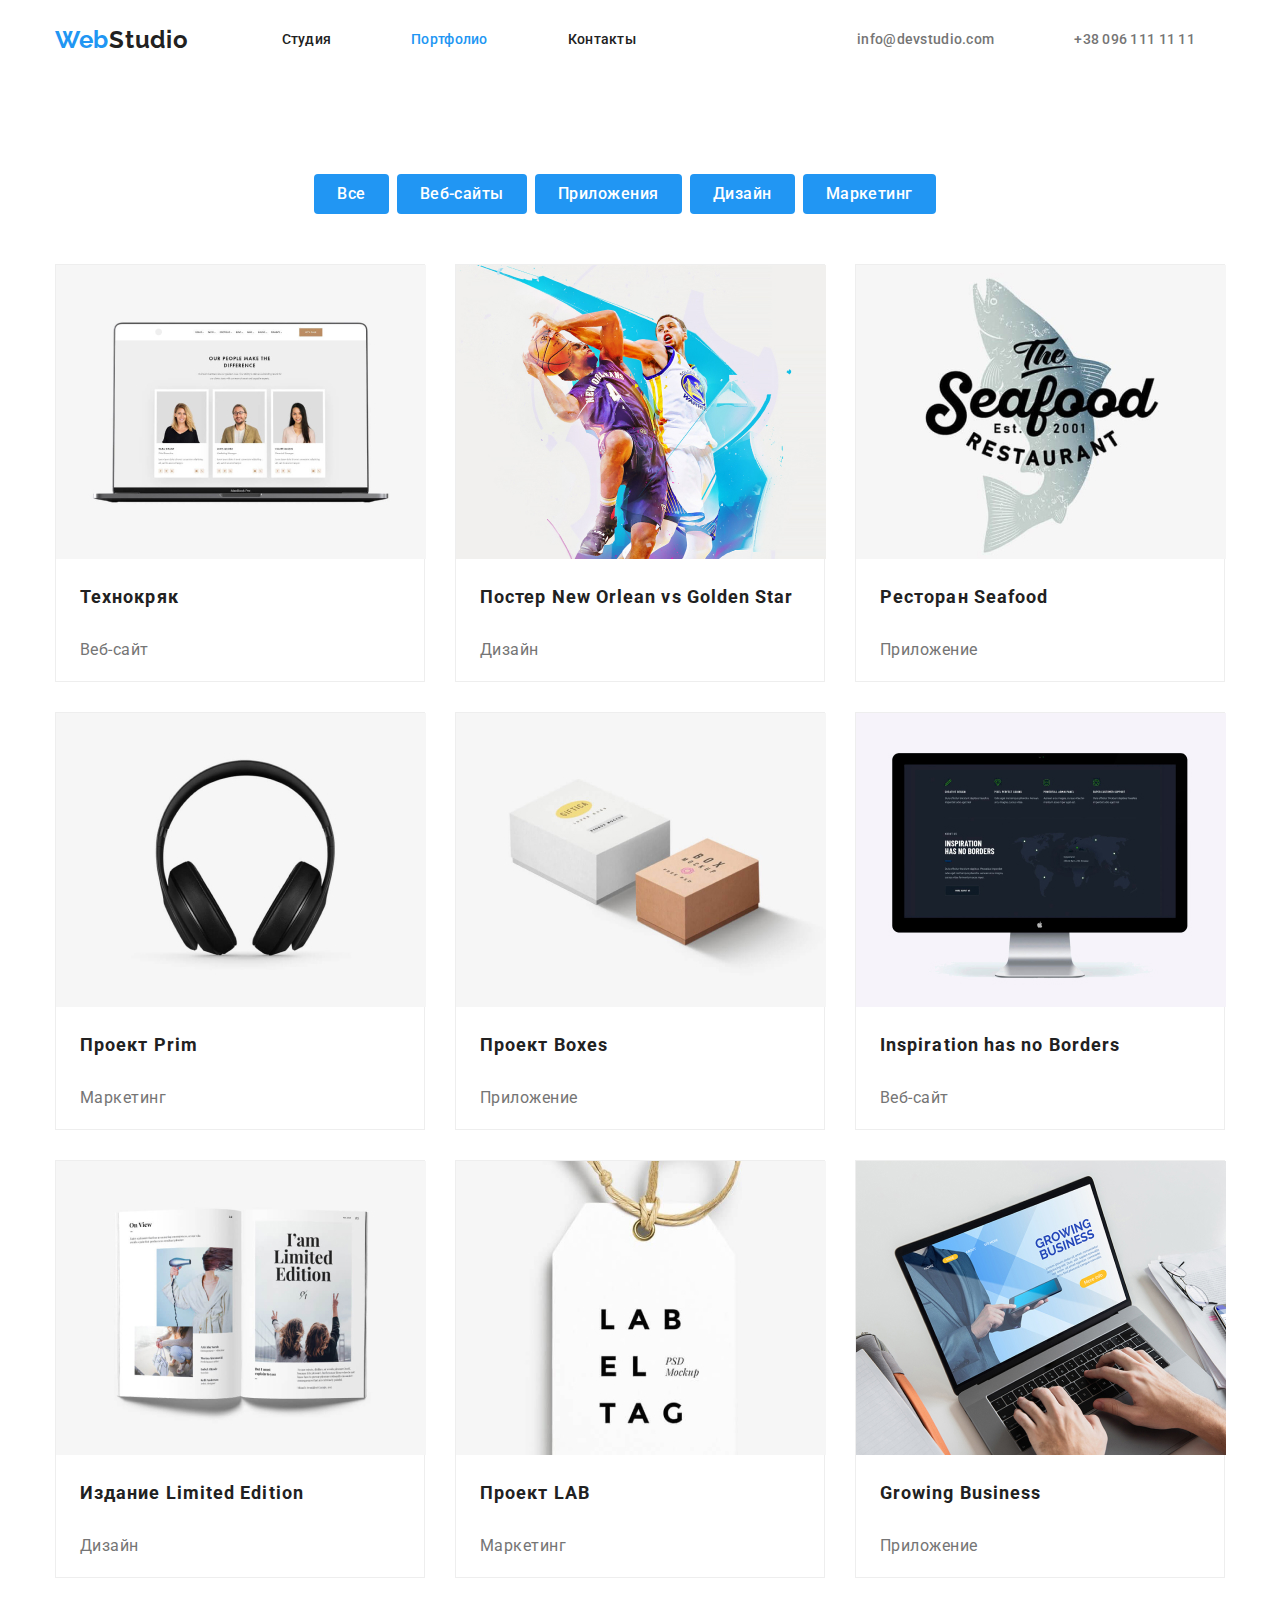
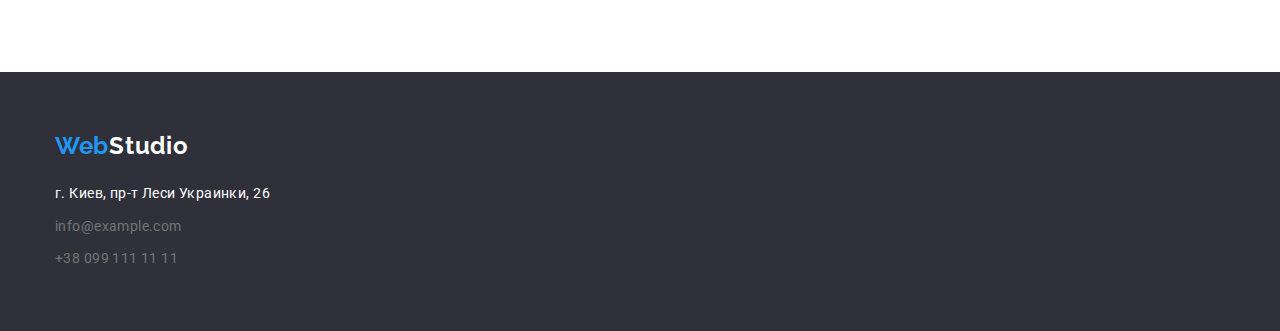
==== portfolio.html @ ea149769 "logo header + footer" ====
<!DOCTYPE html>
<html lang="ru">
<head>
    <meta charset="UTF-8">
    <meta name="viewport" content="width=device-width, initial-scale=1.0">
    <title>Студия</title>
    <link rel="stylesheet" href="https://cdnjs.cloudflare.com/ajax/libs/modern-normalize/1.0.0/modern-normalize.min.css">
    <link href="https://fonts.googleapis.com/css2?family=Raleway:wght@700&display=swap" rel="stylesheet">
    <link href="https://fonts.googleapis.com/css2?family=Roboto:wght@400;500;700&display=swap" rel="stylesheet">
    <link rel="stylesheet" href="./css/styles.css">
    <link rel="stylesheet" href="./css/portfolio.css">

</head>
<body>
    <header>
        <!--Логотип header-->
        <div class="main container">
            <a href="./index.html"><span class="logo-link current">Web</span><span class="logo-link">Studio</span></a>
            <nav class="nav">
                <ul class="nav-list">
                    <li class="item"><a href="./index.html" class="link ">
                        Студия</a></li>
                    <li class="item"><a href="./portfolio.html" class="link current">Портфолио</a></li>
                    <li class="item"><a href="" class="link">Контакты</a></li>
                </ul>
            </nav>
    
            <!--Контакты-->
            <ul class="contacts-list">
                <li class="item"> 
                    <a href="mailto:info@devstudio.com" class="contacts link"> 
    <!--                     <img src="./images/envelope.jpg" alt="конверт" />
    -->                    info@devstudio.com 
                    </a>
                </li>
                <li class="item">
                    <a href="tel:+380961111111" class="contacts link"> 
    <!--                     <img src="./images/phone.png" alt="тел" />
    -->                    +38 096 111 11 11 
                    </a>
                </li>
            </ul>
        </div>
    </header>

    <main >
        <div class="container">
            <ul class="btn-list">
                <li class="item"><a href="" class="hero-btn">Все</a></li>
                <li class="item"><a href="" class="hero-btn">Веб-сайты</a></li>
                <li class="item"><a href="" class="hero-btn">Приложения</a></li>
                <li class="item"><a href="" class="hero-btn">Дизайн</a></li>
                <li class="item"><a href="" class="hero-btn">Маркетинг</a></li>
            </ul>
        </div>
       
        <div class="container">
            <ul class="flex-container">
                <li class="flex-element">
                    <img src="./images/portfolio1.jpg" alt="экран с лаптопа">
                    <div>
                        <p class="img-title">Технокряк</p>
                        <p class="img-description">Веб-сайт</p>
                    </div>
                </li>
                <li class="flex-element">
                    <img src="./images/portfolio2.jpg" alt="баскетболисты">
                    <div>
                        <p class="img-title">Постер New Orlean vs Golden Star</p>
                        <p class="img-description">Дизайн</p>
                    </div>
                </li>
                <li class="flex-element">
                    <img src="./images/portfolio3.jpg" alt="ресторан">
                        <div>
                            <p class="img-title">Ресторан Seafood</p>
                            <p class="img-description">Приложение</p>   
                        </div>
                </li>
                <li class="flex-element">
                    <img src="./images/portfolio4.jpg" alt="наушники">
                    <div>
                        <p class="img-title">Проект Prim</p>
                        <p class="img-description">Маркетинг</p>
                    </div>
                </li>
                <li class="flex-element">
                    <img src="./images/portfolio5.jpg" alt="коробки">
                    <div>
                        <p class="img-title">Проект Boxes</p>
                        <p class="img-description">Приложение</p>
                    </div>
                </li>
                <li class="flex-element">
                    <img src="./images/portfolio6.jpg" alt="экран компьютера">
                    <div>
                        <p class="img-title"> Inspiration has no Borders</p>
                        <p class="img-description">Веб-сайт</p>
                    </div>
                
                </li>
                <li class="flex-element">
                    <img src="./images/portfolio7.jpg" alt="журнал">
                    <div>
                        <p class="img-title">Издание Limited Edition</p>
                        <p class="img-description">Дизайн</p>
                    </div>
                </li>
                <li class="flex-element">
                    <img src="./images/portfolio8.jpg" alt="этикетка">
                    <div>
                        <p class="img-title">Проект LAB</p>
                        <p class="img-description">Маркетинг</p>
                    </div>
                </li>
                <li class="flex-element">
                    <img src="./images/portfolio9.jpg" alt="ноутбук">
                    <div>
                        <p class="img-title">Growing Business</p>
                        <p class="img-description">Приложение</p>
                    </div>
                </li>
            </ul>
        </div>
        
        
    </main>
   

    
    <footer class="footer">
        <div class="container">
            <!--адресс-->
            <a href="./index.html"><span class="logo-link current">Web</span><span class="logo-link--footer">Studio</span></a>
        <address class="address-container">
            <ul>
                <li class="address map">г. Киев, пр-т Леси Украинки, 26</li>
                <li class="address">info@example.com</li>
                <li class="address">+38 099 111 11 11</li>
            </ul>            
        </address>

        <!-- присоединяйтесь
        <div>
            <p>Присоединяйтесь</p>
            <ul>
                <li>
                    <a href="https://www.instagram.com" target="_blank"><img src="./images/instagram.png" alt="инста"></a>
                </li>
                <li>
                    <a href="https://www.twitter.com" target="_blank" ><img src="./images/twitter.png" alt="твиттер"></a>
                </li>
                <li>
                    <a href="https://www.facebook.com" target="_blank"><img src="./images/Fb.png" alt="фб"></a>
                </li>
                <li>
                    <a href="https://www.linkedin.com/" target="_blank"><img src="./images/linkedin.png" alt="линкедин"></a>
                </li>
            </ul>

        </div>

        Подпишись на рассылку
        <div>
            <strong>Подпишись на рассылку</strong>
            <form action="">
                <input type="email" name="Email" value="email" >
                <input type="submit" value="Подписаться"> 
                <img src="./images/samoletik.png" alt="самолетик">
            </form>
        </div> -->
        </div>
    </footer>
</body>
</html>
---- css/styles.css ----
/* === ОБЩИЕ НАСТРОЙКИ ===*/
*,
*::before,
**::after,
{
  padding: 0;
  margin: 0;
  box-sizing: border-box;
}

html{
  box-sizing: inherit;
}

img{
  display: block;
}

ul{
  padding: 0px;
  margin: 0px;
  list-style: none;
}

a{
  text-decoration: none;
}

.container{
  width: 1200px;
  margin-right: auto;
  margin-left: auto;
  padding-left: 15px;
  padding-right: 15px;


}

.no-padding{
  padding-top: 0;
  padding-bottom: 0;
}

.list, 
.item{
  margin: 0px;
  margin-bottom: 0px;
}
:root{
  --text-color: #757575;
  --title-color: #212121;
  --accent-color: #2196F3;
  --white-color: #FFFFFF;
  --hero-bg: #2F303A;
  --main-bg: #E5E5E5;
  --team-bg: #F5F4FA;
  --header-bg: #ffffff;
  --address-color: #rgba(255, 255, 255, 0.6);
}

body{
  color: var(--text-color);
  background-color: var(--header-bg);

  font-family: Roboto;
  font-style: 400;
  font-weight: 400;
  font-size: 14px;
  line-height: 1.71;
  letter-spacing: 0.03em;
}

/* === HEADER ===*/
.logo-link, .logo-link--footer{
  font-family: "Raleway", sans-serif;
  font-style: normal;
  font-weight: bold;
  font-size: 24px;
  line-height: 28px;
  letter-spacing: 0.03em;
}

.logo-link{
  color: var(--title-color);
}
.logo-link--footer{
  color: var(--white-color);
} 
/*=== строка с навигацией Студия Портфолио Контакты ====*/
/*=== контакты ===*/
.main.container{
  display: flex;
  align-items:center;
}

.nav-list{
  margin-left: 93px;  
  display: flex;
}

.contacts-list{
  display: flex;
  margin-left: auto;
}

.nav-list .item + .item,
.contacts-list .item +.item{
  margin-left: 50px;
}

.link,
.nav:visited{
  display: block;
  color: var(--title-color);
  padding-top: 32px;
  padding-bottom: 32px;
}

.link:hover,
.link:focus,
.current,
.contacts:hover,
.contacts:focus{
  color: var(--accent-color)
}

.contacts{
  color:var(--text-color);
}

header{
  font-weight: 500;
  font-size: 14px;
  line-height: 1.14;
  letter-spacing: 0.02em;
}

/* === HERO ===*/
.hero-title{
  width: 696px;
  margin: auto auto;
  font-weight: 900;
  font-size: 44px;
  line-height: 1.36;
  text-align: center;
  letter-spacing: 0.06em;
  text-transform: uppercase;
  color: var(--white-color);

  margin-top: 0px;
  margin-bottom: 30px;
}

.hero{
  background-color: var(--hero-bg);
  text-align: center;
  padding: 200px 452px;


}

.hero-btn{
  font-weight: 700;
  font-size: 16px;
  line-height: 1.875;
  align-items: center;
  text-align: center;
  letter-spacing: 0.06em;
  background-color: var(--accent-color);
  color: var(--white-color);
  border-radius: 4px;
  padding: 10px 32px;
}

.item{
  margin-right:30px;
}

.hero-btn:hover,
.hero-btn:focus{
  color: var(--title-color);
  box-shadow: 0px 3px 1px rgba(0, 0, 0, 0.1), 0px 1px 2px rgba(0, 0, 0, 0.08), 0px 2px 2px rgba(0, 0, 0, 0.12);
}

/*=== ОСОБЕННОСТИ ===*/
.features-list>.text-title{
  width: 270px;

}
.features-list,
.work-list{
  display: flex;
}

.title-text:not(:last-child){
  margin: 0 30px 0 0;
}
/* ===OUR TEAM===*/
.team{
  background-color: var(--team-bg);
}

.title{
  margin-top: 0px;
  margin-bottom: 10px;

  font-weight: 700;
  font-size: 14px;
  line-height: 1.14;
  letter-spacing: 0.03em;
  text-transform: uppercase;
  color: var(--title-color);
}

.title-text{
  font-size: 14px;
  line-height: 1.714;
  letter-spacing: 0.03em;
  color: var(--text-color);
  margin: 0px 0px;
}

.features.container{
  padding-top: 94px;
  padding-bottom: 94px;
}

/* === ЧЕМ МЫ ЗАНИМАЕМСЯ ===*/
.work-list{
  display: flex;
}

.heading{
  font-weight: bold;
  font-size: 36px;
  line-height: 42px;
  text-align: center;
  letter-spacing: 0.03em;
  color:var(--title-color);

  margin-bottom: 50px;
  margin-top: 0;
}

/* === works ===*/
.work-list-item:not(:last-child) {
  display: flex;
  align-items: flex-start;
  margin-right: 30px;
}

.container.work{
  padding-bottom: 94px;
}


/*=== OUR TEAM ===*/
.team-container{
  display: flex;
  flex-wrap: wrap;
  justify-content: space-between;
}

.team .container {
  padding-top: 94px;
  padding-bottom: 94px;
  margin-top: 0;
  margin-bottom: 0;
}
.team-item{
  background: #FFFFFF;
  box-shadow: 0px 1px 3px rgba(0, 0, 0, 0.12), 0px 1px 1px rgba(0, 0, 0, 0.14), 0px 2px 1px rgba(0, 0, 0, 0.2);
  border-radius: 0px 0px 4px 4px;
}

.team{
  font-size: 16px;
  line-height: 1.875;
  text-align: center;
  letter-spacing: 0.03em;

}
.name{
  margin-top: 30px;
  margin-bottom: 16px;
  font-weight: 500;
  color: var(--title-color);
  background-color: transparent;
  }
.profession{
  margin-top: 0;
  margin-bottom: 30px;
  color: var(--text-color);
  background-color: transparent;
}

.footer{
  text-transform: none;
  text-decoration: none;
  font-size: 14px;
  line-height: 1.71;
  letter-spacing: 0.03em;
  color: var(--address-color);
  background-color: var(--hero-bg);
}
.footer .container{
  padding-top: 60px;
  padding-bottom: 60px;
  font-style: normal;
}
.address-container{
  margin-top: 20px;
}

.address.map{
  color: var(--white-color);
  margin-bottom: 9px;
}
.address:not(:last-child){
  margin-bottom: 9px;
}
address{
  font-style: normal;
}
---- css/portfolio.css ----
/* === ОБЩИЕ НАСТРОЙКИ ===*/
*,
*::before,
**::after, main{
  padding: 0;
  margin: 0;
  box-sizing: border-box;
}

html{
  box-sizing: inherit;
}
:root{
  --text-color: #757575;
  --title-color: #212121;
  --accent-color: #2196F3;
  --white-color: #FFFFFF;
  --hero-bg: #2F303A;
  --main-bg: #E5E5E5;
  --team-bg: #F5F4FA;
  --header-bg: #ffffff;
  --address-color: #rgba(255, 255, 255, 0.6);
}

img{
  display: block;
}
.main.container{
  display: flex;
  align-items:center;
}

.container{
  flex-wrap: wrap;
  padding-left: 15px;
  padding-right: 15px;
  width: 1200px;
  margin-right: auto;
  margin-left: auto;
}

ul{
  list-style: none;
}

a{
  text-decoration: none;
}

.container .btn-list{
  margin-left: auto;
  margin-right: auto;
  display: flex;
  text-align: center;
  margin-bottom: 50px;
  align-items: center;
  vertical-align: center;
  justify-content: center;
}

.btn-list .item:not(:last-child){
  margin-right: 8px;
}

main {
  padding-top: 94px;
  padding-bottom: 94px;
}
.item .hero-btn{
  display: flex;
  margin-left: auto;
  margin-right: auto;
  justify-content: center;
  min-width: 73px;

  font-size: 16px;
  font-weight: 500;
  line-height: 1.625;
  text-align: center;
  letter-spacing: 0.03em;
  color: var(--white-color);
  background-color: var(--accent-color);
  border-radius: 4px;
  border: 1px solid transparent;

  padding: 6px 22px;
}
.hero-btn:not(:last-child){
  margin-right: 8px;

}
.hero-btn:hover,
.hero-btn:focus{
  color: var(--title-color);
}

.img-title{
    font-weight: 700;
    font-size: 18px;
    line-height: 2;
    letter-spacing: 0.06em;
    color: var(--title-color);

    padding-top: 20px;
    padding-bottom: 4px;
    margin: 0px auto;
    padding-left: 24px;
}

.img-description{
  font-size: 16px;
  line-height: 1.87;
  letter-spacing: 0.03em;
  color: var(--text-color);
  padding-left: 24px;
}

.flex-container{
  display: flex;
  flex-wrap: wrap;
}

.flex-element{
  width: 370px;
  margin-right: 30px;
  margin-bottom: 30px;
  border: 1px solid #EEEEEE;
}

.flex-element:nth-child(3n){
  margin-right: 0px;
}

.flex-element:nth-last-child(-n+3){
  margin-bottom: 0px;
}
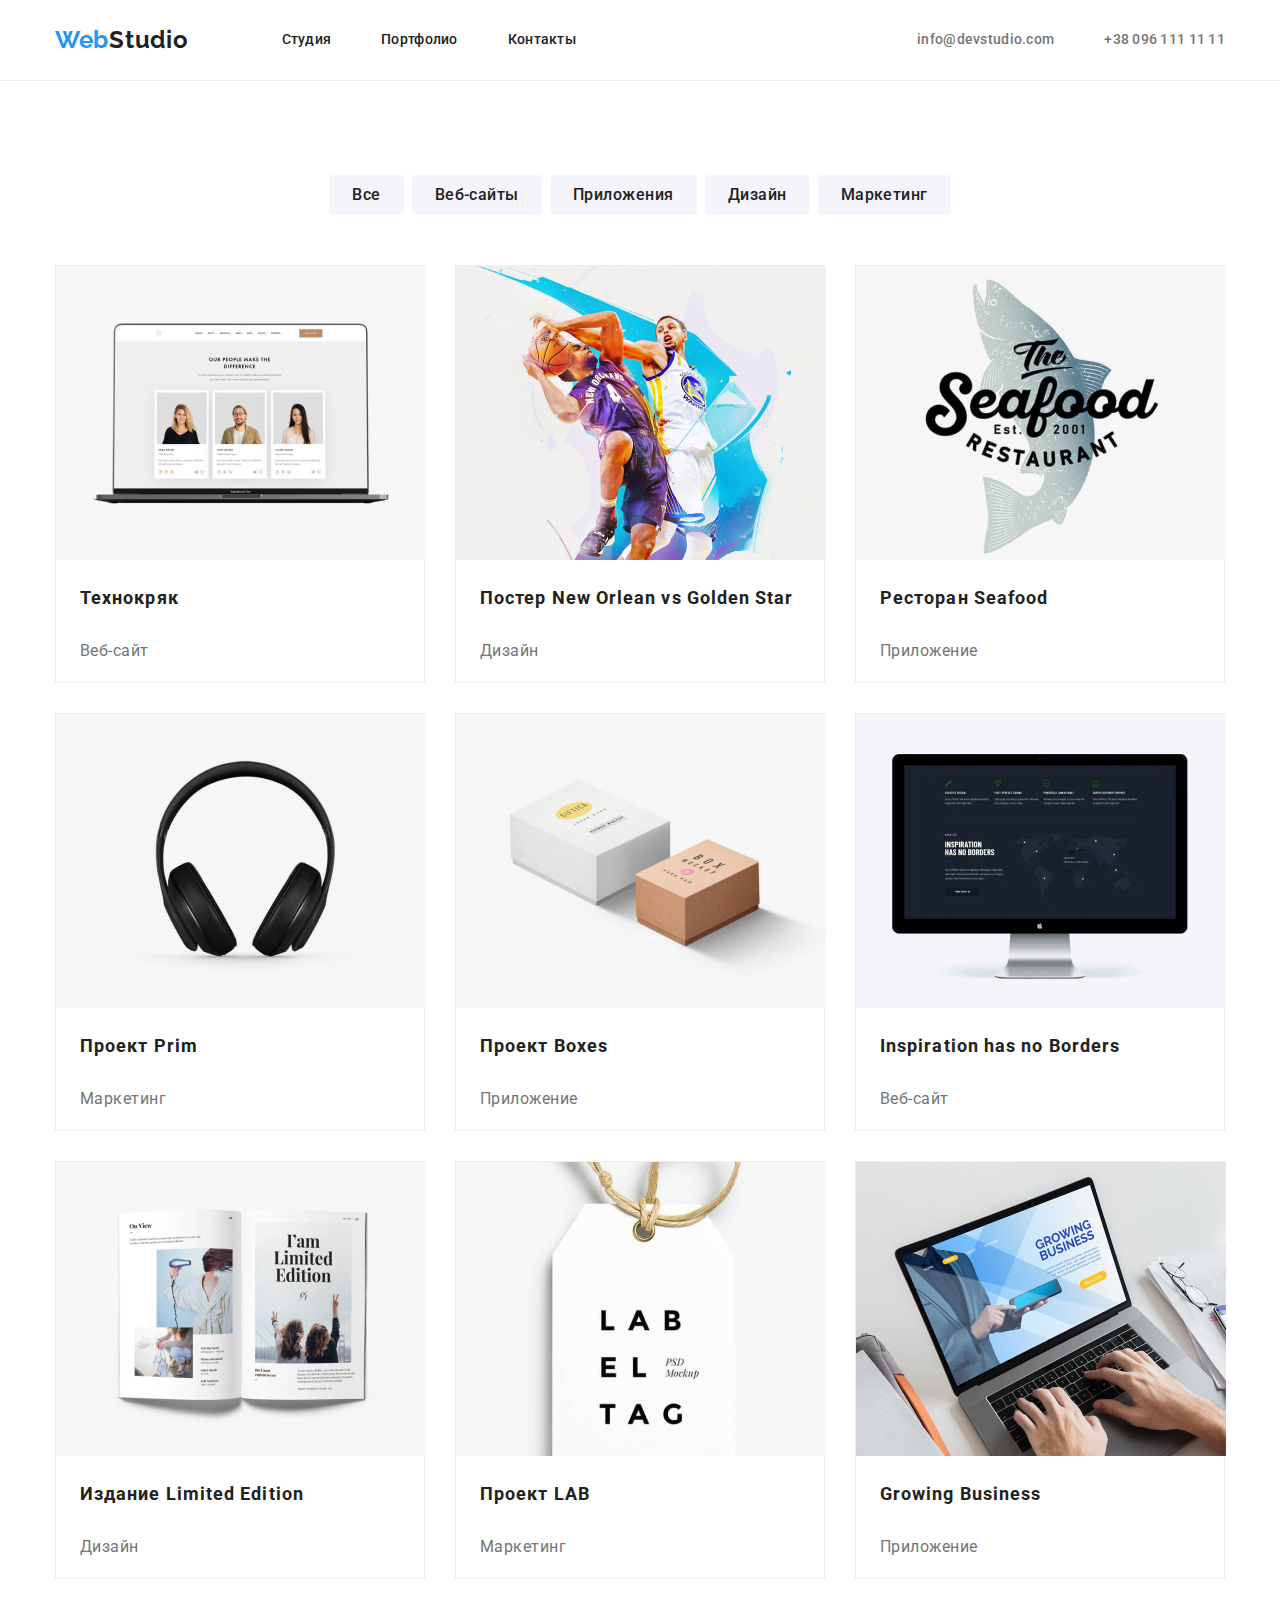
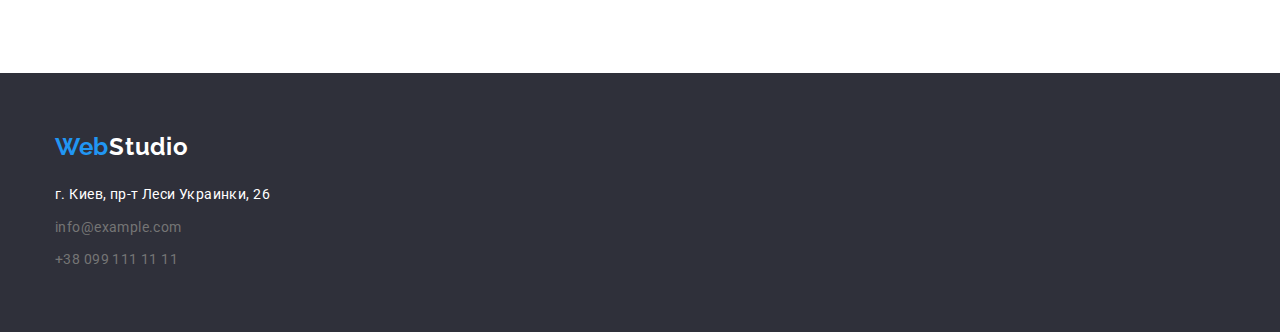
==== commit a54e6aae: "после правок ментора" ====
--- a/portfolio.html
+++ b/portfolio.html
@@ -21,7 +21,7 @@
                     <li class="item"><a href="./index.html" class="link ">
                         Студия</a></li>
                     <li class="item"><a href="./portfolio.html" class="link current">Портфолио</a></li>
-                    <li class="item"><a href="" class="link">Контакты</a></li>
+                    <li class="item"><a href="#contacts" class="link">Контакты</a></li>
                 </ul>
             </nav>
     
@@ -43,7 +43,8 @@
         </div>
     </header>
 
-    <main >
+    <main class="main__section">
+
         <div class="container">
             <ul class="btn-list">
                 <li class="item"><a href="" class="hero-btn">Все</a></li>
@@ -54,8 +55,8 @@
             </ul>
         </div>
        
-        <div class="container">
-            <ul class="flex-container">
+        <div class="">
+            <ul class="flex__container">
                 <li class="flex-element">
                     <img src="./images/portfolio1.jpg" alt="экран с лаптопа">
                     <div>
@@ -128,47 +129,19 @@
    
 
     
-    <footer class="footer">
+    <footer class="footer__section" id="contacts">
         <div class="container">
             <!--адресс-->
-            <a href="./index.html"><span class="logo-link current">Web</span><span class="logo-link--footer">Studio</span></a>
-        <address class="address-container">
-            <ul>
-                <li class="address map">г. Киев, пр-т Леси Украинки, 26</li>
-                <li class="address">info@example.com</li>
-                <li class="address">+38 099 111 11 11</li>
-            </ul>            
-        </address>
+            <a href="#top"><span class="logo-link current">Web</span><span class="logo-link--footer">Studio</span></a>
+            <address class="address-container">
+                <ul>
+                    <li class="address map">
+                        <a href="https://goo.gl/maps/Ju139H4fdCofPUA69" target="_blank" rel="noopener noreferer"> г. Киев, пр-т Леси Украинки, 26 </a></li>
+                    <li class="address">info@example.com</li>
+                    <li class="address">+38 099 111 11 11</li>
+                </ul>            
+            </address>
 
-        <!-- присоединяйтесь
-        <div>
-            <p>Присоединяйтесь</p>
-            <ul>
-                <li>
-                    <a href="https://www.instagram.com" target="_blank"><img src="./images/instagram.png" alt="инста"></a>
-                </li>
-                <li>
-                    <a href="https://www.twitter.com" target="_blank" ><img src="./images/twitter.png" alt="твиттер"></a>
-                </li>
-                <li>
-                    <a href="https://www.facebook.com" target="_blank"><img src="./images/Fb.png" alt="фб"></a>
-                </li>
-                <li>
-                    <a href="https://www.linkedin.com/" target="_blank"><img src="./images/linkedin.png" alt="линкедин"></a>
-                </li>
-            </ul>
-
-        </div>
-
-        Подпишись на рассылку
-        <div>
-            <strong>Подпишись на рассылку</strong>
-            <form action="">
-                <input type="email" name="Email" value="email" >
-                <input type="submit" value="Подписаться"> 
-                <img src="./images/samoletik.png" alt="самолетик">
-            </form>
-        </div> -->
         </div>
     </footer>
 </body>
--- a/css/styles.css
+++ b/css/styles.css
@@ -1,8 +1,7 @@
 /* === ОБЩИЕ НАСТРОЙКИ ===*/
 *,
 *::before,
-**::after,
-{
+**::after{
   padding: 0;
   margin: 0;
   box-sizing: border-box;
@@ -32,8 +31,6 @@
   margin-left: auto;
   padding-left: 15px;
   padding-right: 15px;
-
-
 }
 
 .no-padding{
@@ -44,8 +41,8 @@
 .list, 
 .item{
   margin: 0px;
-  margin-bottom: 0px;
-}
+}
+
 :root{
   --text-color: #757575;
   --title-color: #212121;
@@ -86,6 +83,10 @@
 .logo-link--footer{
   color: var(--white-color);
 } 
+
+.logo-link.current{
+  color: var(--accent-color);
+}
 /*=== строка с навигацией Студия Портфолио Контакты ====*/
 /*=== контакты ===*/
 .main.container{
@@ -118,10 +119,9 @@
 
 .link:hover,
 .link:focus,
-.current,
 .contacts:hover,
 .contacts:focus{
-  color: var(--accent-color)
+  color: var(--accent-color);
 }
 
 .contacts{
@@ -133,6 +133,7 @@
   font-size: 14px;
   line-height: 1.14;
   letter-spacing: 0.02em;
+  border-bottom: 1px solid #ECECEC;
 }
 
 /* === HERO ===*/
@@ -151,12 +152,11 @@
   margin-bottom: 30px;
 }
 
-.hero{
+.hero-container{
   background-color: var(--hero-bg);
   text-align: center;
-  padding: 200px 452px;
-
-
+  padding-top:  200px;
+  padding-bottom: 200px;
 }
 
 .hero-btn{
@@ -172,9 +172,9 @@
   padding: 10px 32px;
 }
 
-.item{
+/* .item{
   margin-right:30px;
-}
+} */
 
 .hero-btn:hover,
 .hero-btn:focus{
@@ -220,7 +220,7 @@
   margin: 0px 0px;
 }
 
-.features.container{
+.features__section{
   padding-top: 94px;
   padding-bottom: 94px;
 }
@@ -237,9 +237,8 @@
   text-align: center;
   letter-spacing: 0.03em;
   color:var(--title-color);
-
+  margin: 0;
   margin-bottom: 50px;
-  margin-top: 0;
 }
 
 /* === works ===*/
@@ -249,7 +248,7 @@
   margin-right: 30px;
 }
 
-.container.work{
+.work__section{
   padding-bottom: 94px;
 }
 
@@ -294,7 +293,7 @@
   background-color: transparent;
 }
 
-.footer{
+.footer__section{
   text-transform: none;
   text-decoration: none;
   font-size: 14px;
@@ -302,17 +301,16 @@
   letter-spacing: 0.03em;
   color: var(--address-color);
   background-color: var(--hero-bg);
-}
-.footer .container{
   padding-top: 60px;
   padding-bottom: 60px;
   font-style: normal;
 }
+
 .address-container{
   margin-top: 20px;
 }
 
-.address.map{
+.address.map >a{
   color: var(--white-color);
   margin-bottom: 9px;
 }
--- a/css/portfolio.css
+++ b/css/portfolio.css
@@ -78,8 +78,8 @@
   line-height: 1.625;
   text-align: center;
   letter-spacing: 0.03em;
-  color: var(--white-color);
-  background-color: var(--accent-color);
+  color: var(--title-color);
+  background-color:  #F5F4FA;;
   border-radius: 4px;
   border: 1px solid transparent;
 
@@ -91,7 +91,8 @@
 }
 .hero-btn:hover,
 .hero-btn:focus{
-  color: var(--title-color);
+  color: var(--white-color);
+  background-color: var(--accent-color);
 }
 
 .img-title{
@@ -115,9 +116,15 @@
   padding-left: 24px;
 }
 
-.flex-container{
+.flex__container{
   display: flex;
   flex-wrap: wrap;
+    flex-wrap: wrap;
+  padding-left: 15px;
+  padding-right: 15px;
+  width: 1200px;
+  margin-right: auto;
+  margin-left: auto;
 }
 
 .flex-element{
@@ -135,3 +142,9 @@
   margin-bottom: 0px;
 }
 
+.address.map >a{
+  color: var(--white-color);
+  margin-bottom: 9px;
+}
+
+
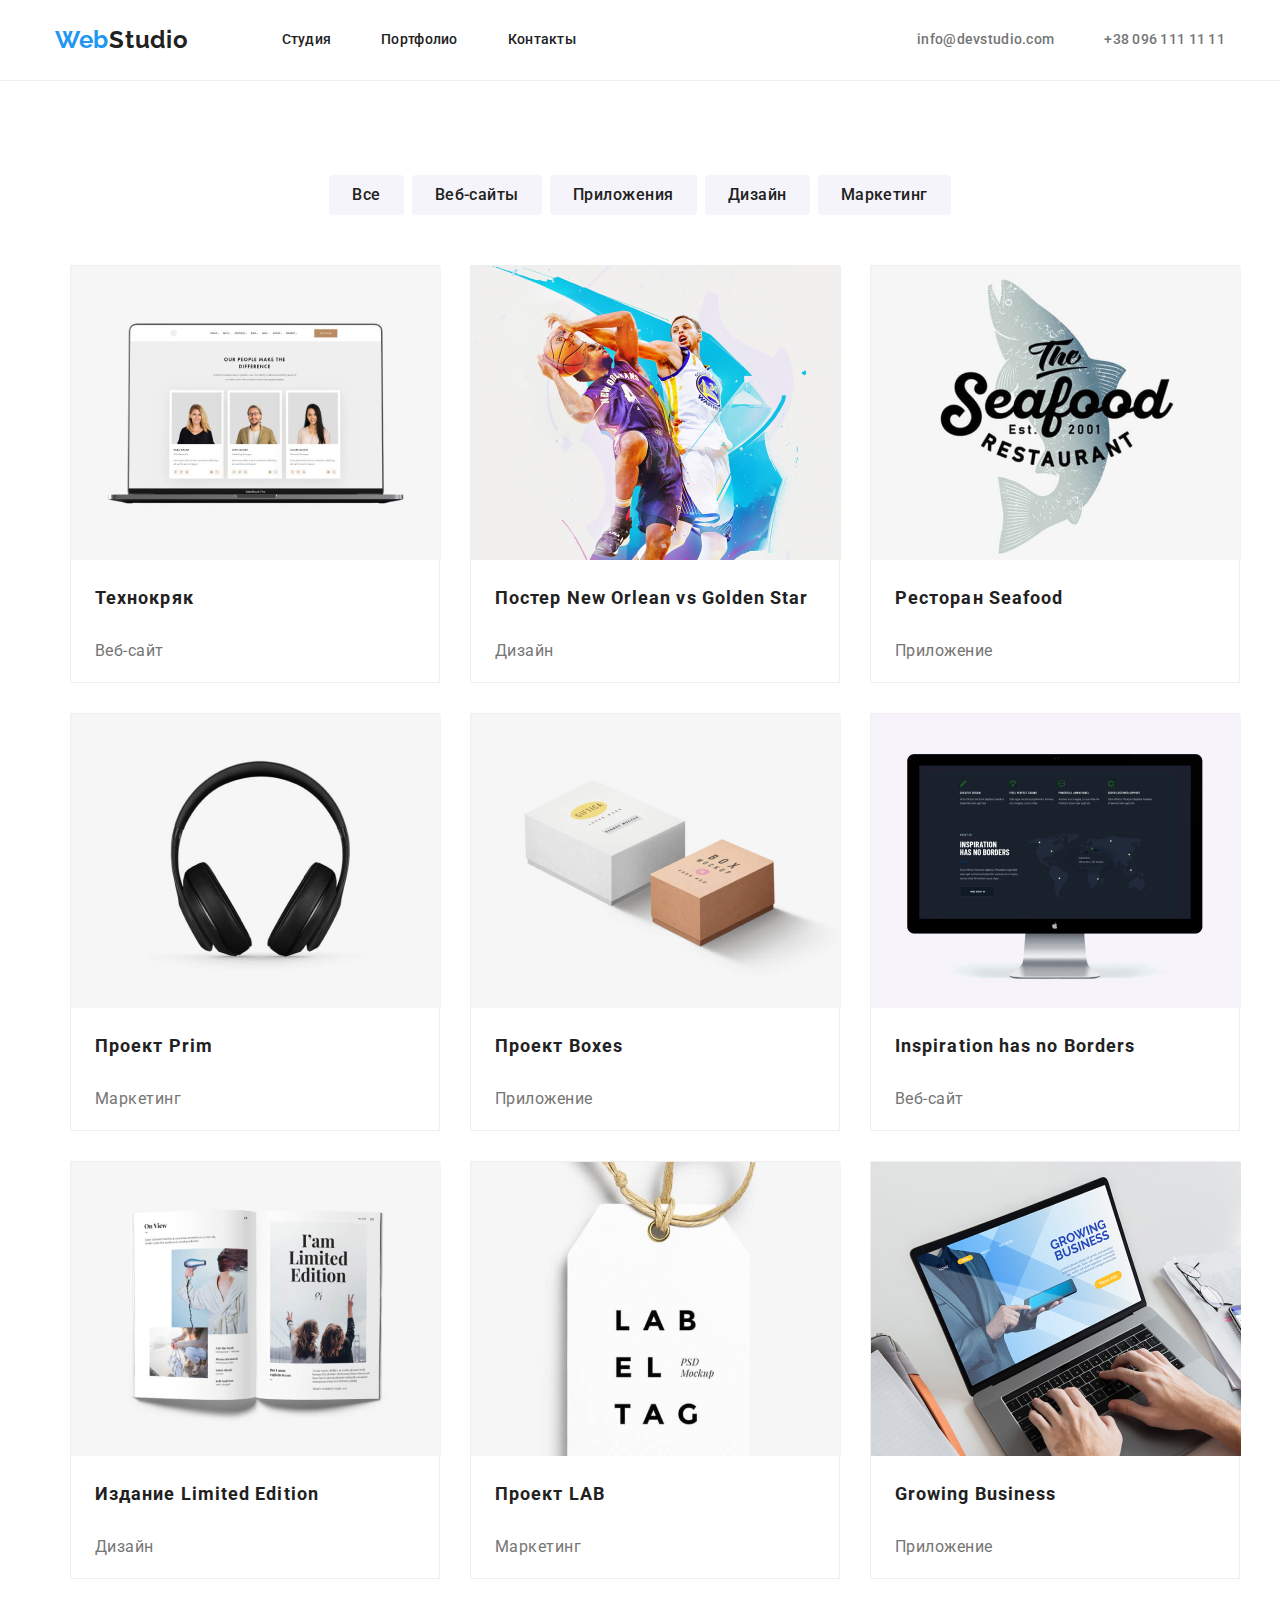
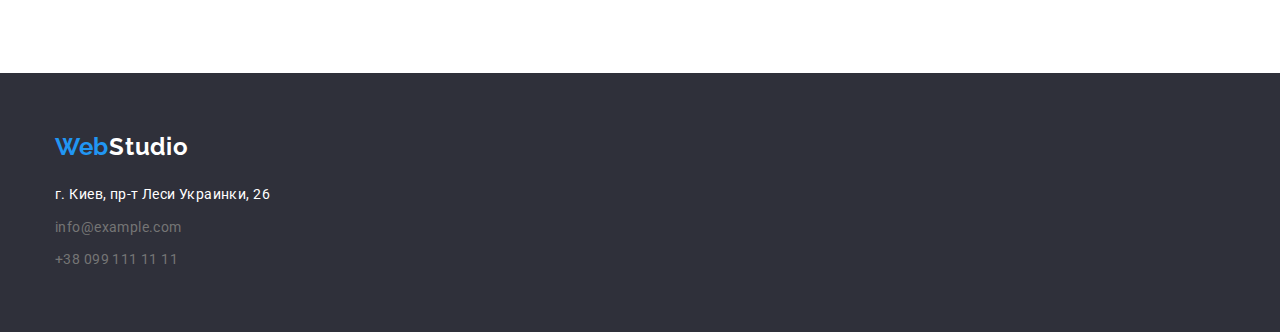
==== commit 40097df1: "section>container" ====
--- a/portfolio.html
+++ b/portfolio.html
@@ -1,16 +1,19 @@
 <!DOCTYPE html>
 <html lang="ru">
+
 <head>
     <meta charset="UTF-8">
     <meta name="viewport" content="width=device-width, initial-scale=1.0">
     <title>Студия</title>
-    <link rel="stylesheet" href="https://cdnjs.cloudflare.com/ajax/libs/modern-normalize/1.0.0/modern-normalize.min.css">
+    <link rel="stylesheet"
+        href="https://cdnjs.cloudflare.com/ajax/libs/modern-normalize/1.0.0/modern-normalize.min.css">
     <link href="https://fonts.googleapis.com/css2?family=Raleway:wght@700&display=swap" rel="stylesheet">
     <link href="https://fonts.googleapis.com/css2?family=Roboto:wght@400;500;700&display=swap" rel="stylesheet">
     <link rel="stylesheet" href="./css/styles.css">
     <link rel="stylesheet" href="./css/portfolio.css">
 
 </head>
+
 <body>
     <header>
         <!--Логотип header-->
@@ -19,116 +22,116 @@
             <nav class="nav">
                 <ul class="nav-list">
                     <li class="item"><a href="./index.html" class="link ">
-                        Студия</a></li>
+                            Студия</a></li>
                     <li class="item"><a href="./portfolio.html" class="link current">Портфолио</a></li>
                     <li class="item"><a href="#contacts" class="link">Контакты</a></li>
                 </ul>
             </nav>
-    
+
             <!--Контакты-->
             <ul class="contacts-list">
-                <li class="item"> 
-                    <a href="mailto:info@devstudio.com" class="contacts link"> 
-    <!--                     <img src="./images/envelope.jpg" alt="конверт" />
-    -->                    info@devstudio.com 
+                <li class="item">
+                    <a href="mailto:info@devstudio.com" class="contacts link">
+                        <!--                     <img src="./images/envelope.jpg" alt="конверт" />
+    --> info@devstudio.com
                     </a>
                 </li>
                 <li class="item">
-                    <a href="tel:+380961111111" class="contacts link"> 
-    <!--                     <img src="./images/phone.png" alt="тел" />
-    -->                    +38 096 111 11 11 
+                    <a href="tel:+380961111111" class="contacts link">
+                        <!--                     <img src="./images/phone.png" alt="тел" />
+    --> +38 096 111 11 11
                     </a>
                 </li>
             </ul>
         </div>
     </header>
 
-    <main class="main__section">
+    <main>
+        <section class="portfolio-section">
+            <div class="container">
+                <h1 class="portfolio-title">Портфолио</h1>
 
-        <div class="container">
-            <ul class="btn-list">
-                <li class="item"><a href="" class="hero-btn">Все</a></li>
-                <li class="item"><a href="" class="hero-btn">Веб-сайты</a></li>
-                <li class="item"><a href="" class="hero-btn">Приложения</a></li>
-                <li class="item"><a href="" class="hero-btn">Дизайн</a></li>
-                <li class="item"><a href="" class="hero-btn">Маркетинг</a></li>
-            </ul>
-        </div>
-       
-        <div class="">
-            <ul class="flex__container">
-                <li class="flex-element">
-                    <img src="./images/portfolio1.jpg" alt="экран с лаптопа">
-                    <div>
-                        <p class="img-title">Технокряк</p>
-                        <p class="img-description">Веб-сайт</p>
-                    </div>
-                </li>
-                <li class="flex-element">
-                    <img src="./images/portfolio2.jpg" alt="баскетболисты">
-                    <div>
-                        <p class="img-title">Постер New Orlean vs Golden Star</p>
-                        <p class="img-description">Дизайн</p>
-                    </div>
-                </li>
-                <li class="flex-element">
-                    <img src="./images/portfolio3.jpg" alt="ресторан">
+                <ul class="btn-list">
+                    <li class="item"><a href="" class="hero-btn">Все</a></li>
+                    <li class="item"><a href="" class="hero-btn">Веб-сайты</a></li>
+                    <li class="item"><a href="" class="hero-btn">Приложения</a></li>
+                    <li class="item"><a href="" class="hero-btn">Дизайн</a></li>
+                    <li class="item"><a href="" class="hero-btn">Маркетинг</a></li>
+                </ul>
+
+                <ul class="flex__container">
+                    <li class="flex-element">
+                        <img src="./images/portfolio1.jpg" alt="экран с лаптопа">
+                        <div>
+                            <p class="img-title">Технокряк</p>
+                            <p class="img-description">Веб-сайт</p>
+                        </div>
+                    </li>
+                    <li class="flex-element">
+                        <img src="./images/portfolio2.jpg" alt="баскетболисты">
+                        <div>
+                            <p class="img-title">Постер New Orlean vs Golden Star</p>
+                            <p class="img-description">Дизайн</p>
+                        </div>
+                    </li>
+                    <li class="flex-element">
+                        <img src="./images/portfolio3.jpg" alt="ресторан">
                         <div>
                             <p class="img-title">Ресторан Seafood</p>
-                            <p class="img-description">Приложение</p>   
+                            <p class="img-description">Приложение</p>
                         </div>
-                </li>
-                <li class="flex-element">
-                    <img src="./images/portfolio4.jpg" alt="наушники">
-                    <div>
-                        <p class="img-title">Проект Prim</p>
-                        <p class="img-description">Маркетинг</p>
-                    </div>
-                </li>
-                <li class="flex-element">
-                    <img src="./images/portfolio5.jpg" alt="коробки">
-                    <div>
-                        <p class="img-title">Проект Boxes</p>
-                        <p class="img-description">Приложение</p>
-                    </div>
-                </li>
-                <li class="flex-element">
-                    <img src="./images/portfolio6.jpg" alt="экран компьютера">
-                    <div>
-                        <p class="img-title"> Inspiration has no Borders</p>
-                        <p class="img-description">Веб-сайт</p>
-                    </div>
-                
-                </li>
-                <li class="flex-element">
-                    <img src="./images/portfolio7.jpg" alt="журнал">
-                    <div>
-                        <p class="img-title">Издание Limited Edition</p>
-                        <p class="img-description">Дизайн</p>
-                    </div>
-                </li>
-                <li class="flex-element">
-                    <img src="./images/portfolio8.jpg" alt="этикетка">
-                    <div>
-                        <p class="img-title">Проект LAB</p>
-                        <p class="img-description">Маркетинг</p>
-                    </div>
-                </li>
-                <li class="flex-element">
-                    <img src="./images/portfolio9.jpg" alt="ноутбук">
-                    <div>
-                        <p class="img-title">Growing Business</p>
-                        <p class="img-description">Приложение</p>
-                    </div>
-                </li>
-            </ul>
-        </div>
-        
-        
+                    </li>
+                    <li class="flex-element">
+                        <img src="./images/portfolio4.jpg" alt="наушники">
+                        <div>
+                            <p class="img-title">Проект Prim</p>
+                            <p class="img-description">Маркетинг</p>
+                        </div>
+                    </li>
+                    <li class="flex-element">
+                        <img src="./images/portfolio5.jpg" alt="коробки">
+                        <div>
+                            <p class="img-title">Проект Boxes</p>
+                            <p class="img-description">Приложение</p>
+                        </div>
+                    </li>
+                    <li class="flex-element">
+                        <img src="./images/portfolio6.jpg" alt="экран компьютера">
+                        <div>
+                            <p class="img-title"> Inspiration has no Borders</p>
+                            <p class="img-description">Веб-сайт</p>
+                        </div>
+
+                    </li>
+                    <li class="flex-element">
+                        <img src="./images/portfolio7.jpg" alt="журнал">
+                        <div>
+                            <p class="img-title">Издание Limited Edition</p>
+                            <p class="img-description">Дизайн</p>
+                        </div>
+                    </li>
+                    <li class="flex-element">
+                        <img src="./images/portfolio8.jpg" alt="этикетка">
+                        <div>
+                            <p class="img-title">Проект LAB</p>
+                            <p class="img-description">Маркетинг</p>
+                        </div>
+                    </li>
+                    <li class="flex-element">
+                        <img src="./images/portfolio9.jpg" alt="ноутбук">
+                        <div>
+                            <p class="img-title">Growing Business</p>
+                            <p class="img-description">Приложение</p>
+                        </div>
+                    </li>
+                </ul>
+            </div>
+
+        </section>
     </main>
-   
 
-    
+
+
     <footer class="footer__section" id="contacts">
         <div class="container">
             <!--адресс-->
@@ -136,13 +139,15 @@
             <address class="address-container">
                 <ul>
                     <li class="address map">
-                        <a href="https://goo.gl/maps/Ju139H4fdCofPUA69" target="_blank" rel="noopener noreferer"> г. Киев, пр-т Леси Украинки, 26 </a></li>
+                        <a href="https://goo.gl/maps/Ju139H4fdCofPUA69" target="_blank" rel="noopener noreferer"> г.
+                            Киев, пр-т Леси Украинки, 26 </a></li>
                     <li class="address">info@example.com</li>
                     <li class="address">+38 099 111 11 11</li>
-                </ul>            
+                </ul>
             </address>
 
         </div>
     </footer>
 </body>
+
 </html>--- a/css/styles.css
+++ b/css/styles.css
@@ -1,31 +1,31 @@
-/* === ОБЩИЕ НАСТРОЙКИ ===*/
+/* !=== ОБЩИЕ НАСТРОЙКИ ===*/
 *,
 *::before,
-**::after{
+**::after {
   padding: 0;
   margin: 0;
   box-sizing: border-box;
 }
 
-html{
+html {
   box-sizing: inherit;
 }
 
-img{
+img {
   display: block;
 }
 
-ul{
+ul {
   padding: 0px;
   margin: 0px;
   list-style: none;
 }
 
-a{
+a {
   text-decoration: none;
 }
 
-.container{
+.container {
   width: 1200px;
   margin-right: auto;
   margin-left: auto;
@@ -33,29 +33,29 @@
   padding-right: 15px;
 }
 
-.no-padding{
+.no-padding {
   padding-top: 0;
   padding-bottom: 0;
 }
 
-.list, 
-.item{
+.list,
+.item {
   margin: 0px;
 }
 
-:root{
+:root {
   --text-color: #757575;
   --title-color: #212121;
-  --accent-color: #2196F3;
-  --white-color: #FFFFFF;
-  --hero-bg: #2F303A;
-  --main-bg: #E5E5E5;
-  --team-bg: #F5F4FA;
+  --accent-color: #2196f3;
+  --white-color: #ffffff;
+  --hero-bg: #2f303a;
+  --main-bg: #e5e5e5;
+  --team-bg: #f5f4fa;
   --header-bg: #ffffff;
   --address-color: #rgba(255, 255, 255, 0.6);
 }
 
-body{
+body {
   color: var(--text-color);
   background-color: var(--header-bg);
 
@@ -67,9 +67,10 @@
   letter-spacing: 0.03em;
 }
 
-/* === HEADER ===*/
-.logo-link, .logo-link--footer{
-  font-family: "Raleway", sans-serif;
+/* !=== HEADER ===*/
+.logo-link,
+.logo-link--footer {
+  font-family: 'Raleway', sans-serif;
   font-style: normal;
   font-weight: bold;
   font-size: 24px;
@@ -77,40 +78,40 @@
   letter-spacing: 0.03em;
 }
 
-.logo-link{
-  color: var(--title-color);
-}
-.logo-link--footer{
+.logo-link {
+  color: var(--title-color);
+}
+.logo-link--footer {
   color: var(--white-color);
-} 
-
-.logo-link.current{
+}
+
+.logo-link.current {
   color: var(--accent-color);
 }
 /*=== строка с навигацией Студия Портфолио Контакты ====*/
 /*=== контакты ===*/
-.main.container{
-  display: flex;
-  align-items:center;
-}
-
-.nav-list{
-  margin-left: 93px;  
-  display: flex;
-}
-
-.contacts-list{
+.main.container {
+  display: flex;
+  align-items: center;
+}
+
+.nav-list {
+  margin-left: 93px;
+  display: flex;
+}
+
+.contacts-list {
   display: flex;
   margin-left: auto;
 }
 
 .nav-list .item + .item,
-.contacts-list .item +.item{
+.contacts-list .item + .item {
   margin-left: 50px;
 }
 
 .link,
-.nav:visited{
+.nav:visited {
   display: block;
   color: var(--title-color);
   padding-top: 32px;
@@ -120,24 +121,24 @@
 .link:hover,
 .link:focus,
 .contacts:hover,
-.contacts:focus{
+.contacts:focus {
   color: var(--accent-color);
 }
 
-.contacts{
-  color:var(--text-color);
-}
-
-header{
+.contacts {
+  color: var(--text-color);
+}
+
+header {
   font-weight: 500;
   font-size: 14px;
   line-height: 1.14;
   letter-spacing: 0.02em;
-  border-bottom: 1px solid #ECECEC;
-}
-
-/* === HERO ===*/
-.hero-title{
+  border-bottom: 1px solid #ececec;
+}
+
+/* !=== HERO ===*/
+.hero-title {
   width: 696px;
   margin: auto auto;
   font-weight: 900;
@@ -152,14 +153,14 @@
   margin-bottom: 30px;
 }
 
-.hero-container{
+.hero-section {
   background-color: var(--hero-bg);
   text-align: center;
-  padding-top:  200px;
+  padding-top: 200px;
   padding-bottom: 200px;
 }
 
-.hero-btn{
+.hero-btn {
   font-weight: 700;
   font-size: 16px;
   line-height: 1.875;
@@ -177,30 +178,30 @@
 } */
 
 .hero-btn:hover,
-.hero-btn:focus{
-  color: var(--title-color);
-  box-shadow: 0px 3px 1px rgba(0, 0, 0, 0.1), 0px 1px 2px rgba(0, 0, 0, 0.08), 0px 2px 2px rgba(0, 0, 0, 0.12);
-}
-
-/*=== ОСОБЕННОСТИ ===*/
-.features-list>.text-title{
+.hero-btn:focus {
+  color: var(--title-color);
+  box-shadow: 0px 3px 1px rgba(0, 0, 0, 0.1), 0px 1px 2px rgba(0, 0, 0, 0.08),
+    0px 2px 2px rgba(0, 0, 0, 0.12);
+}
+
+/*!=== ОСОБЕННОСТИ ===*/
+.features-list > .text-title {
   width: 270px;
-
 }
 .features-list,
-.work-list{
-  display: flex;
-}
-
-.title-text:not(:last-child){
+.work-list {
+  display: flex;
+}
+
+.title-text:not(:last-child) {
   margin: 0 30px 0 0;
 }
 /* ===OUR TEAM===*/
-.team{
+.team {
   background-color: var(--team-bg);
 }
 
-.title{
+.title {
   margin-top: 0px;
   margin-bottom: 10px;
 
@@ -212,7 +213,7 @@
   color: var(--title-color);
 }
 
-.title-text{
+.title-text {
   font-size: 14px;
   line-height: 1.714;
   letter-spacing: 0.03em;
@@ -220,23 +221,23 @@
   margin: 0px 0px;
 }
 
-.features__section{
+.features-section {
   padding-top: 94px;
   padding-bottom: 94px;
 }
 
 /* === ЧЕМ МЫ ЗАНИМАЕМСЯ ===*/
-.work-list{
-  display: flex;
-}
-
-.heading{
+.work-list {
+  display: flex;
+}
+
+.heading {
   font-weight: bold;
   font-size: 36px;
   line-height: 42px;
   text-align: center;
   letter-spacing: 0.03em;
-  color:var(--title-color);
+  color: var(--title-color);
   margin: 0;
   margin-bottom: 50px;
 }
@@ -248,52 +249,52 @@
   margin-right: 30px;
 }
 
-.work__section{
+.work-section {
   padding-bottom: 94px;
 }
 
-
-/*=== OUR TEAM ===*/
-.team-container{
+/* !=== OUR TEAM ===*/
+.team-container {
   display: flex;
   flex-wrap: wrap;
   justify-content: space-between;
 }
 
-.team .container {
+.team-section {
   padding-top: 94px;
   padding-bottom: 94px;
   margin-top: 0;
   margin-bottom: 0;
-}
-.team-item{
-  background: #FFFFFF;
-  box-shadow: 0px 1px 3px rgba(0, 0, 0, 0.12), 0px 1px 1px rgba(0, 0, 0, 0.14), 0px 2px 1px rgba(0, 0, 0, 0.2);
+  background-color: var(--team-bg);
+}
+.team-item {
+  background: #ffffff;
+  box-shadow: 0px 1px 3px rgba(0, 0, 0, 0.12), 0px 1px 1px rgba(0, 0, 0, 0.14),
+    0px 2px 1px rgba(0, 0, 0, 0.2);
   border-radius: 0px 0px 4px 4px;
 }
 
-.team{
+.team {
   font-size: 16px;
   line-height: 1.875;
   text-align: center;
   letter-spacing: 0.03em;
-
-}
-.name{
+}
+.name {
   margin-top: 30px;
-  margin-bottom: 16px;
+  margin-bottom: 10px;
   font-weight: 500;
   color: var(--title-color);
   background-color: transparent;
-  }
-.profession{
+}
+.profession {
   margin-top: 0;
   margin-bottom: 30px;
   color: var(--text-color);
   background-color: transparent;
 }
 
-.footer__section{
+.footer__section {
   text-transform: none;
   text-decoration: none;
   font-size: 14px;
@@ -306,17 +307,17 @@
   font-style: normal;
 }
 
-.address-container{
+.address-container {
   margin-top: 20px;
 }
 
-.address.map >a{
+.address.map > a {
   color: var(--white-color);
   margin-bottom: 9px;
 }
-.address:not(:last-child){
+.address:not(:last-child) {
   margin-bottom: 9px;
 }
-address{
+address {
   font-style: normal;
-}+}
--- a/css/portfolio.css
+++ b/css/portfolio.css
@@ -1,36 +1,37 @@
 /* === ОБЩИЕ НАСТРОЙКИ ===*/
 *,
 *::before,
-**::after, main{
+**::after,
+main {
   padding: 0;
   margin: 0;
   box-sizing: border-box;
 }
 
-html{
+html {
   box-sizing: inherit;
 }
-:root{
+:root {
   --text-color: #757575;
   --title-color: #212121;
-  --accent-color: #2196F3;
-  --white-color: #FFFFFF;
-  --hero-bg: #2F303A;
-  --main-bg: #E5E5E5;
-  --team-bg: #F5F4FA;
+  --accent-color: #2196f3;
+  --white-color: #ffffff;
+  --hero-bg: #2f303a;
+  --main-bg: #e5e5e5;
+  --team-bg: #f5f4fa;
   --header-bg: #ffffff;
   --address-color: #rgba(255, 255, 255, 0.6);
 }
 
-img{
+img {
   display: block;
 }
-.main.container{
+.main.container {
   display: flex;
-  align-items:center;
+  align-items: center;
 }
 
-.container{
+.container {
   flex-wrap: wrap;
   padding-left: 15px;
   padding-right: 15px;
@@ -39,15 +40,15 @@
   margin-left: auto;
 }
 
-ul{
+ul {
   list-style: none;
 }
 
-a{
+a {
   text-decoration: none;
 }
 
-.container .btn-list{
+.container .btn-list {
   margin-left: auto;
   margin-right: auto;
   display: flex;
@@ -58,15 +59,19 @@
   justify-content: center;
 }
 
-.btn-list .item:not(:last-child){
+.btn-list .item:not(:last-child) {
   margin-right: 8px;
 }
 
-main {
+.portfolio-section {
   padding-top: 94px;
   padding-bottom: 94px;
 }
-.item .hero-btn{
+
+.portfolio-title {
+  display: none;
+}
+.item .hero-btn {
   display: flex;
   margin-left: auto;
   margin-right: auto;
@@ -79,36 +84,35 @@
   text-align: center;
   letter-spacing: 0.03em;
   color: var(--title-color);
-  background-color:  #F5F4FA;;
+  background-color: #f5f4fa;
   border-radius: 4px;
   border: 1px solid transparent;
 
   padding: 6px 22px;
 }
-.hero-btn:not(:last-child){
+.hero-btn:not(:last-child) {
   margin-right: 8px;
-
 }
 .hero-btn:hover,
-.hero-btn:focus{
+.hero-btn:focus {
   color: var(--white-color);
   background-color: var(--accent-color);
 }
 
-.img-title{
-    font-weight: 700;
-    font-size: 18px;
-    line-height: 2;
-    letter-spacing: 0.06em;
-    color: var(--title-color);
+.img-title {
+  font-weight: 700;
+  font-size: 18px;
+  line-height: 2;
+  letter-spacing: 0.06em;
+  color: var(--title-color);
 
-    padding-top: 20px;
-    padding-bottom: 4px;
-    margin: 0px auto;
-    padding-left: 24px;
+  padding-top: 20px;
+  padding-bottom: 4px;
+  margin: 0px auto;
+  padding-left: 24px;
 }
 
-.img-description{
+.img-description {
   font-size: 16px;
   line-height: 1.87;
   letter-spacing: 0.03em;
@@ -116,10 +120,10 @@
   padding-left: 24px;
 }
 
-.flex__container{
+.flex__container {
   display: flex;
   flex-wrap: wrap;
-    flex-wrap: wrap;
+  flex-wrap: wrap;
   padding-left: 15px;
   padding-right: 15px;
   width: 1200px;
@@ -127,24 +131,22 @@
   margin-left: auto;
 }
 
-.flex-element{
+.flex-element {
   width: 370px;
   margin-right: 30px;
   margin-bottom: 30px;
-  border: 1px solid #EEEEEE;
+  border: 1px solid #eeeeee;
 }
 
-.flex-element:nth-child(3n){
+.flex-element:nth-child(3n) {
   margin-right: 0px;
 }
 
-.flex-element:nth-last-child(-n+3){
+.flex-element:nth-last-child(-n + 3) {
   margin-bottom: 0px;
 }
 
-.address.map >a{
+.address.map > a {
   color: var(--white-color);
   margin-bottom: 9px;
 }
-
-
